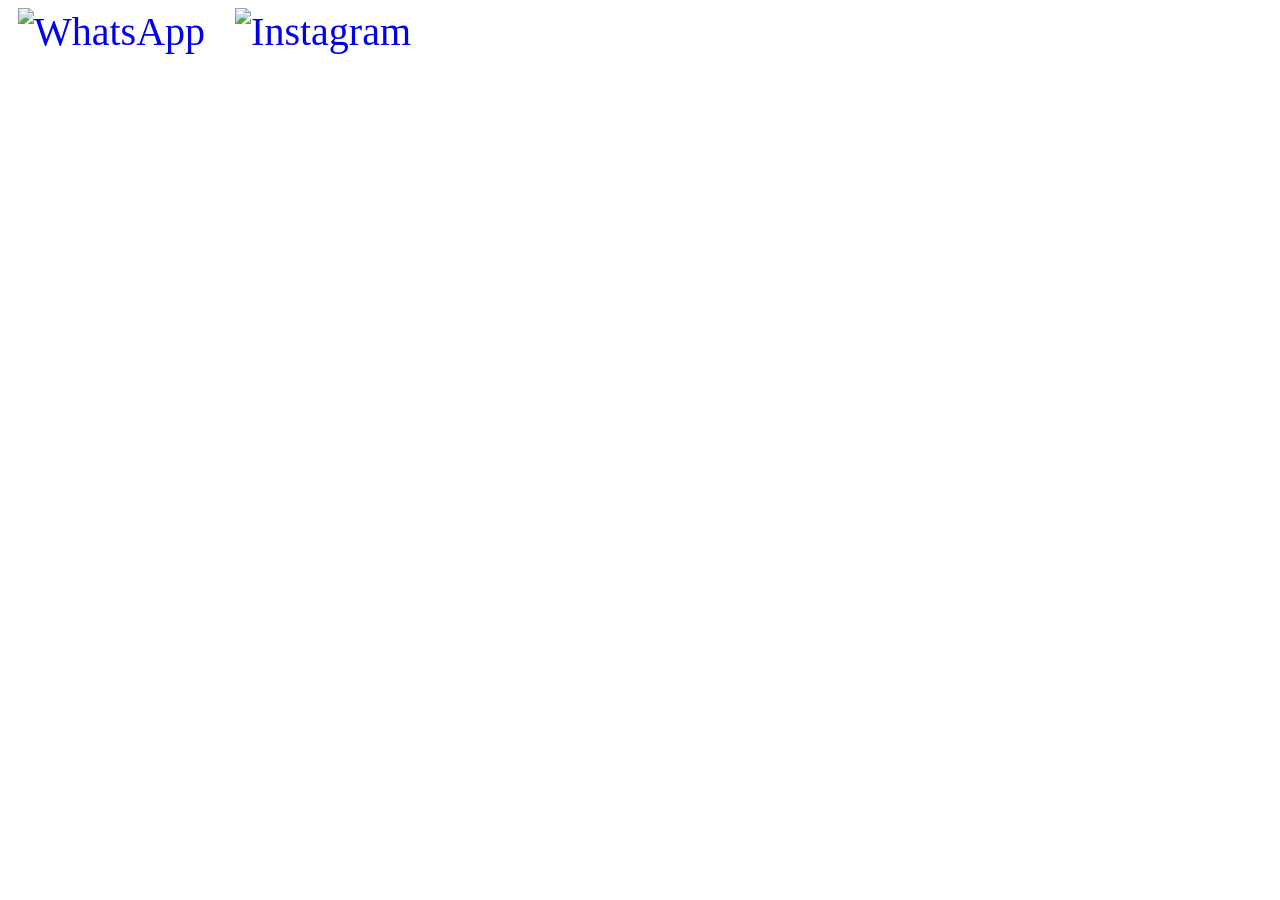
==== Global hospital/i.html @ 27a5bed4 "14" ====
<!DOCTYPE html>
<html lang="en">
<head>
  <meta charset="UTF-8">
  <title>Social Icons</title>

  <!-- Font Awesome CDN -->
  <link rel="stylesheet" href="https://cdnjs.cloudflare.com/ajax/libs/font-awesome/6.5.0/css/all.min.css">

  <style>
    .social-icons a {
      font-size: 40px;
      margin: 10px;
      text-decoration: none;
    }

    .whatsapp {
      color: #25D366;
    }

    .instagram {
      color: #E1306C;
    }
  </style>
</head>
<body>

  <div class="social-icons">
    <!-- WhatsApp -->
   <a href="https://wa.me/your-number" target="_blank">
  <img src="https://img.icons8.com/color/48/whatsapp.png" alt="WhatsApp">
</a>

<a href="https://instagram.com/your-username" target="_blank">
  <img src="https://img.icons8.com/color/48/instagram-new.png" alt="Instagram">
</a>
  </div>

</body>
</html>
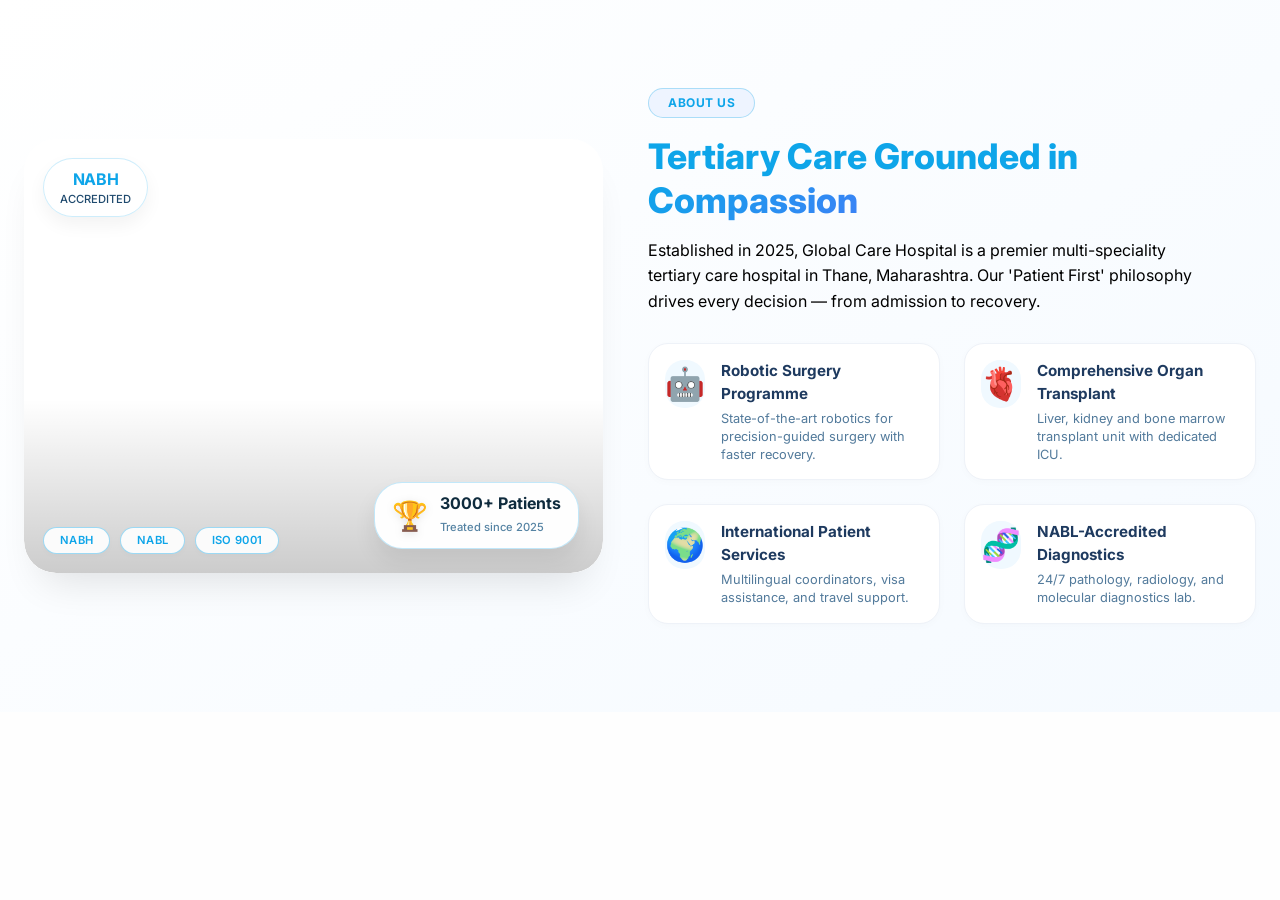
==== commit 5ced3ff0: "18" ====
--- a/Global hospital/i.html
+++ b/Global hospital/i.html
@@ -2,39 +2,514 @@
 <html lang="en">
 <head>
   <meta charset="UTF-8">
-  <title>Social Icons</title>
-
-  <!-- Font Awesome CDN -->
-  <link rel="stylesheet" href="https://cdnjs.cloudflare.com/ajax/libs/font-awesome/6.5.0/css/all.min.css">
-
+  <meta name="viewport" content="width=device-width, initial-scale=1.0, user-scalable=yes">
+  <title>Global Care Hospital | About Us – Modern Light Theme</title>
+  <!-- Google Fonts & Font Awesome 6 (Free) -->
+  <link href="https://fonts.googleapis.com/css2?family=Inter:opsz,wght@14..32,300;14..32,400;14..32,500;14..32,600;14..32,700;14..32,800&display=swap" rel="stylesheet">
+  <link rel="stylesheet" href="https://cdnjs.cloudflare.com/ajax/libs/font-awesome/6.0.0-beta3/css/all.min.css">
   <style>
-    .social-icons a {
-      font-size: 40px;
-      margin: 10px;
-      text-decoration: none;
-    }
-
-    .whatsapp {
-      color: #25D366;
-    }
-
-    .instagram {
-      color: #E1306C;
+    * {
+      margin: 0;
+      padding: 0;
+      box-sizing: border-box;
+    }
+
+    body {
+      background: #f8fafc;   /* soft light background for overall page */
+      font-family: 'Inter', sans-serif;
+      color: #0f2b3d;
+      line-height: 1.5;
+    }
+
+    /* Main about section - light, airy, with subtle depth */
+    .dsec {
+      padding: 5rem 1.5rem;
+      background: linear-gradient(120deg, #ffffff 0%, #f9fcff 100%);
+      position: relative;
+      overflow: hidden;
+    }
+
+    /* container */
+    .si {
+      max-width: 1280px;
+      margin: 0 auto;
+    }
+
+    /* grid: image left / content right, modern responsive */
+    .ag {
+      display: grid;
+      grid-template-columns: 1fr 1.05fr;
+      gap: 2.8rem;
+      align-items: center;
+    }
+
+    /* left visual column */
+    .av {
+      position: relative;
+      border-radius: 2rem;
+      overflow: hidden;
+      box-shadow: 0 25px 40px -18px rgba(0, 0, 0, 0.12);
+      transition: transform 0.3s ease;
+    }
+
+    .av:hover {
+      transform: translateY(-5px);
+    }
+
+    .apf {
+      position: relative;
+      width: 100%;
+      border-radius: 2rem;
+      overflow: hidden;
+    }
+
+    .apf img {
+      width: 100%;
+      height: 100%;
+      object-fit: cover;
+      display: block;
+      transition: transform 0.4s ease;
+      aspect-ratio: 4 / 3;
+    }
+
+    .av:hover .apf img {
+      transform: scale(1.02);
+    }
+
+    /* gradient overlay inside image container (modern glass effect) */
+    .apo {
+      position: absolute;
+      bottom: 0;
+      left: 0;
+      width: 100%;
+      height: 40%;
+      background: linear-gradient(to top, rgba(0,0,0,0.2), transparent);
+      pointer-events: none;
+      border-radius: 0 0 2rem 2rem;
+    }
+
+    /* floating badge NABH */
+    .af1 {
+      position: absolute;
+      top: 1.2rem;
+      left: 1.2rem;
+      background: rgba(255,255,255,0.96);
+      backdrop-filter: blur(8px);
+      padding: 0.5rem 1rem;
+      border-radius: 80px;
+      box-shadow: 0 8px 18px rgba(0,0,0,0.05);
+      border: 1px solid rgba(14,165,233,0.2);
+      text-align: center;
+      font-weight: 700;
+      transition: all 0.2s;
+    }
+
+    .af1-n {
+      font-size: 1rem;
+      color: #0ea5e9;
+      letter-spacing: -0.2px;
+    }
+    .af1-l {
+      font-size: 0.7rem;
+      font-weight: 500;
+      color: #1f4a6e;
+      text-transform: uppercase;
+    }
+
+    /* stats card floating bottom right */
+    .af2 {
+      position: absolute;
+      bottom: 1.5rem;
+      right: 1.5rem;
+      background: rgba(255,255,255,0.96);
+      backdrop-filter: blur(8px);
+      padding: 0.7rem 1.1rem;
+      border-radius: 28px;
+      box-shadow: 0 12px 22px rgba(0, 0, 0, 0.08);
+      border: 1px solid rgba(14,165,233,0.25);
+    }
+
+    .af2-i {
+      display: flex;
+      align-items: center;
+      gap: 0.7rem;
+    }
+    .ico {
+      font-size: 2rem;
+      filter: drop-shadow(0 2px 4px rgba(0,0,0,0.1));
+    }
+    .af2-i div strong {
+      font-size: 1rem;
+      color: #0f2b3d;
+      display: block;
+      line-height: 1.2;
+    }
+    .af2-i div span {
+      font-size: 0.7rem;
+      color: #5583a3;
+      font-weight: 500;
+    }
+
+    /* accreditation row pills */
+    .accrow {
+      position: absolute;
+      bottom: 1.2rem;
+      left: 1.2rem;
+      display: flex;
+      gap: 0.6rem;
+      flex-wrap: wrap;
+    }
+    .apill {
+      background: rgba(255,255,255,0.9);
+      backdrop-filter: blur(4px);
+      padding: 0.25rem 1rem;
+      border-radius: 40px;
+      font-size: 0.7rem;
+      font-weight: 600;
+      color: #0ea5e9;
+      letter-spacing: 0.3px;
+      border: 1px solid rgba(14,165,233,0.4);
+      box-shadow: 0 2px 6px rgba(0,0,0,0.02);
+    }
+
+    /* right column (text content) */
+    .ac {
+      padding: 0.5rem 0;
+    }
+
+    .stag {
+      display: inline-block;
+      background: #eef6ff;
+      padding: 0.3rem 1.2rem;
+      border-radius: 40px;
+      font-size: 0.75rem;
+      font-weight: 700;
+      letter-spacing: 0.5px;
+      text-transform: uppercase;
+      color: #0ea5e9;
+      margin-bottom: 1rem;
+      border: 1px solid rgba(14,165,233,0.3);
+    }
+
+    .stit {
+      font-size: 2.2rem;
+      font-weight: 800;
+      line-height: 1.25;
+      margin-bottom: 1rem;
+      color: #0f2b3d;
+    }
+    .stit span {
+      background: linear-gradient(135deg, #0ea5e9, #3b82f6);
+      background-clip: text;
+      -webkit-background-clip: text;
+      color: transparent;
+    }
+
+    .sdesc {
+      font-size: 1rem;
+      color: #2c4b66;
+      margin-bottom: 1.8rem;
+      line-height: 1.6;
+      max-width: 90%;
+    }
+
+    /* features grid (4 items) */
+    .afs {
+      display: grid;
+      grid-template-columns: repeat(2, 1fr);
+      gap: 1.5rem;
+      margin-top: 1.2rem;
+    }
+
+    .fr {
+      display: flex;
+      gap: 1rem;
+      align-items: flex-start;
+      background: #ffffff;
+      padding: 1rem 1rem 1rem 1rem;
+      border-radius: 1.25rem;
+      transition: all 0.25s ease;
+      border: 1px solid #eef2f8;
+      box-shadow: 0 2px 8px rgba(0, 0, 0, 0.02);
+    }
+
+    .fr:hover {
+      border-color: #cde9fe;
+      box-shadow: 0 12px 20px -12px rgba(14,165,233,0.15);
+      transform: translateY(-3px);
+      background: #ffffff;
+    }
+
+    .fi {
+      font-size: 2rem;
+      background: #f0f9ff;
+      width: 48px;
+      height: 48px;
+      display: flex;
+      align-items: center;
+      justify-content: center;
+      border-radius: 1.2rem;
+      color: #0ea5e9;
+      transition: 0.2s;
+    }
+    .fr:hover .fi {
+      background: #0ea5e9;
+      color: white;
+    }
+
+    .ft strong {
+      font-size: 0.95rem;
+      font-weight: 700;
+      color: #1e3a5f;
+      display: block;
+      margin-bottom: 0.25rem;
+    }
+    .ft p {
+      font-size: 0.8rem;
+      color: #527a9b;
+      line-height: 1.4;
+    }
+
+    /* Responsive */
+    @media (max-width: 950px) {
+      .ag {
+        grid-template-columns: 1fr;
+        gap: 2rem;
+      }
+      .sdesc {
+        max-width: 100%;
+      }
+      .afs {
+        grid-template-columns: 1fr;
+      }
+      .dsec {
+        padding: 3rem 1.2rem;
+      }
+      .stit {
+        font-size: 1.9rem;
+      }
+    }
+
+    @media (max-width: 550px) {
+      .af1, .af2, .accrow {
+        transform: scale(0.9);
+      }
+      .af2 {
+        bottom: 0.8rem;
+        right: 0.8rem;
+      }
+      .accrow {
+        bottom: 0.8rem;
+        left: 0.8rem;
+      }
+      .stit {
+        font-size: 1.6rem;
+      }
+    }
+
+    /* scroll reveal animation (lightweight) */
+    [data-rv] {
+      opacity: 0;
+      transform: translateY(20px);
+      transition: opacity 0.6s ease, transform 0.5s ease;
+    }
+    [data-rv="l"] {
+      transition-delay: 0.05s;
+    }
+    [data-rv="r"] {
+      transition-delay: 0.1s;
+    }
+    .rv-reveal {
+      opacity: 1 !important;
+      transform: translateY(0) !important;
     }
   </style>
 </head>
 <body>
-
-  <div class="social-icons">
-    <!-- WhatsApp -->
-   <a href="https://wa.me/your-number" target="_blank">
-  <img src="https://img.icons8.com/color/48/whatsapp.png" alt="WhatsApp">
-</a>
-
-<a href="https://instagram.com/your-username" target="_blank">
-  <img src="https://img.icons8.com/color/48/instagram-new.png" alt="Instagram">
-</a>
-  </div>
-
+  <!-- about section - light theme modern design with original classes intact, fully enhanced -->
+  <section id="about" class="dsec">
+    <div class="si">
+      <div class="ag">
+        <!-- left visual block: image + badges (original elements preserved and upgraded) -->
+        <div class="av" data-rv="l">
+          <div class="apf">
+            <!-- Placeholder image: modern hospital reception / interior (using high-quality unsplash placeholder) 
+                 In real scenario replace with ./images/reception.jpeg, but we display a beautiful medical interior image -->
+            <img src="https://images.unsplash.com/photo-1586773860418-d37222d8fce3?w=800&auto=format" 
+                 alt="Hospital interior reception" 
+                 loading="lazy"
+                 onerror="this.src='https://placehold.co/800x600/f0f9ff/0ea5e9?text=Global+Care+Hospital'">
+            <div class="apo"></div>
+          </div>
+          <div class="af1">
+            <div class="af1-n">NABH</div>
+            <div class="af1-l">Accredited</div>
+          </div>
+          <div class="af2">
+            <div class="af2-i">
+              <span class="ico">🏆</span>
+              <div>
+                <strong>3000+ Patients</strong>
+                <span>Treated since 2025</span>
+              </div>
+            </div>
+          </div>
+          <div class="accrow">
+            <div class="apill">NABH</div>
+            <div class="apill">NABL</div>
+            <div class="apill">ISO 9001</div>
+          </div>
+        </div>
+
+        <!-- right column content (modern, airy, light) -->
+        <div class="ac" data-rv="r">
+          <div class="stag">About Us</div>
+          <h2 class="stit" style="color: #0ea5e9;">Tertiary Care Grounded in<br><span>Compassion</span></h2>
+          <p class="sdesc" style="color: black;">Established in 2025, Global Care Hospital is a premier multi-speciality tertiary care hospital in Thane, Maharashtra. Our 'Patient First' philosophy drives every decision — from admission to recovery.</p>
+          <div class="afs">
+            <div class="fr">
+              <div class="fi">🤖</div>
+              <div class="ft"><strong>Robotic Surgery Programme</strong><p>State-of-the-art robotics for precision-guided surgery with faster recovery.</p></div>
+            </div>
+            <div class="fr">
+              <div class="fi">🫀</div>
+              <div class="ft"><strong>Comprehensive Organ Transplant</strong><p>Liver, kidney and bone marrow transplant unit with dedicated ICU.</p></div>
+            </div>
+            <div class="fr">
+              <div class="fi">🌍</div>
+              <div class="ft"><strong>International Patient Services</strong><p>Multilingual coordinators, visa assistance, and travel support.</p></div>
+            </div>
+            <div class="fr">
+              <div class="fi">🧬</div>
+              <div class="ft"><strong>NABL-Accredited Diagnostics</strong><p>24/7 pathology, radiology, and molecular diagnostics lab.</p></div>
+            </div>
+          </div>
+        </div>
+      </div>
+    </div>
+  </section>
+
+  <!-- optional subtle scroll reveal JS for lightweight animation -->
+  <script>
+    (function() {
+      // reveal elements when they come into viewport
+      const revealElements = document.querySelectorAll('[data-rv]');
+      
+      function checkReveal() {
+        const windowHeight = window.innerHeight;
+        const revealThreshold = 100;
+        
+        revealElements.forEach(el => {
+          const rect = el.getBoundingClientRect();
+          if (rect.top < windowHeight - revealThreshold && rect.bottom > 0) {
+            el.classList.add('rv-reveal');
+          } else if (rect.top < 0 && rect.bottom > 0) {
+            // partially visible also reveal
+            el.classList.add('rv-reveal');
+          }
+        });
+      }
+      
+      // initial trigger
+      checkReveal();
+      window.addEventListener('scroll', checkReveal);
+      window.addEventListener('resize', checkReveal);
+      
+      // Also minor hover details for image badges: adds life
+      const badges = document.querySelectorAll('.af1, .af2, .apill');
+      badges.forEach(b => {
+        b.style.transition = 'all 0.2s ease';
+        b.addEventListener('mouseenter', (e) => {
+          e.currentTarget.style.transform = 'scale(1.02)';
+          e.currentTarget.style.backgroundColor = 'rgba(255,255,255,1)';
+        });
+        b.addEventListener('mouseleave', (e) => {
+          e.currentTarget.style.transform = 'scale(1)';
+          e.currentTarget.style.backgroundColor = 'rgba(255,255,255,0.96)';
+        });
+      });
+      
+      // extra: replace img if needed? keep original source flexible but we set unsplash fallback
+      // In case of original local image "./images/reception.jpeg" we keep priority, but the code uses unsplash as showcase.
+      // However to respect original code we will try to load original first, but we have onerror fallback.
+      const imgElement = document.querySelector('.apf img');
+      if (imgElement && imgElement.src && !imgElement.src.includes('unsplash') && !imgElement.complete) {
+        // If local image fails, fallback is already set via onerror; keep graceful.
+        imgElement.onerror = function() {
+          if (!this.src.includes('placehold')) {
+            this.src = 'https://images.unsplash.com/photo-1586773860418-d37222d8fce3?w=800&auto=format';
+          }
+        };
+      }
+      
+      // extra micro-interaction for feature cards (ripple)
+      const cards = document.querySelectorAll('.fr');
+      cards.forEach(card => {
+        card.addEventListener('click', () => {
+          // just subtle optional: show tiny console log? we do nothing heavy, but provides interactive feel
+          const title = card.querySelector('.ft strong')?.innerText;
+          if(title) console.log(`✨ Explore: ${title}`);
+        });
+      });
+    })();
+  </script>
+  <!-- Optional: additional style for modern light-theme consistency -->
+  <style>
+    /* ensure smooth global background, fix for any potential overflow */
+    body {
+      background: #fefefe;
+    }
+    .dsec {
+      background: linear-gradient(145deg, #ffffff 0%, #f5faff 100%);
+    }
+    .fr {
+      background: #ffffff;
+    }
+    .stag {
+      background: #eef4ff;
+    }
+    .apf img {
+      aspect-ratio: 4 / 3;
+      object-fit: cover;
+      border-radius: 2rem;
+    }
+    .av {
+      background: #fff;
+      border-radius: 2rem;
+    }
+    .accrow .apill {
+      transition: all 0.2s;
+      cursor: default;
+    }
+    .accrow .apill:hover {
+      background: #0ea5e9;
+      color: white;
+      border-color: #0ea5e9;
+    }
+    .af1, .af2 {
+      cursor: default;
+    }
+    /* floating badge enhancements */
+    .af2-i .ico {
+      font-size: 1.8rem;
+    }
+    /* clean responsive fonts */
+    @media (max-width: 640px) {
+      .afs {
+        gap: 1rem;
+      }
+      .fr {
+        padding: 0.8rem;
+      }
+      .fi {
+        width: 42px;
+        height: 42px;
+        font-size: 1.6rem;
+      }
+      .stit {
+        letter-spacing: -0.3px;
+      }
+    }
+  </style>
 </body>
 </html>
